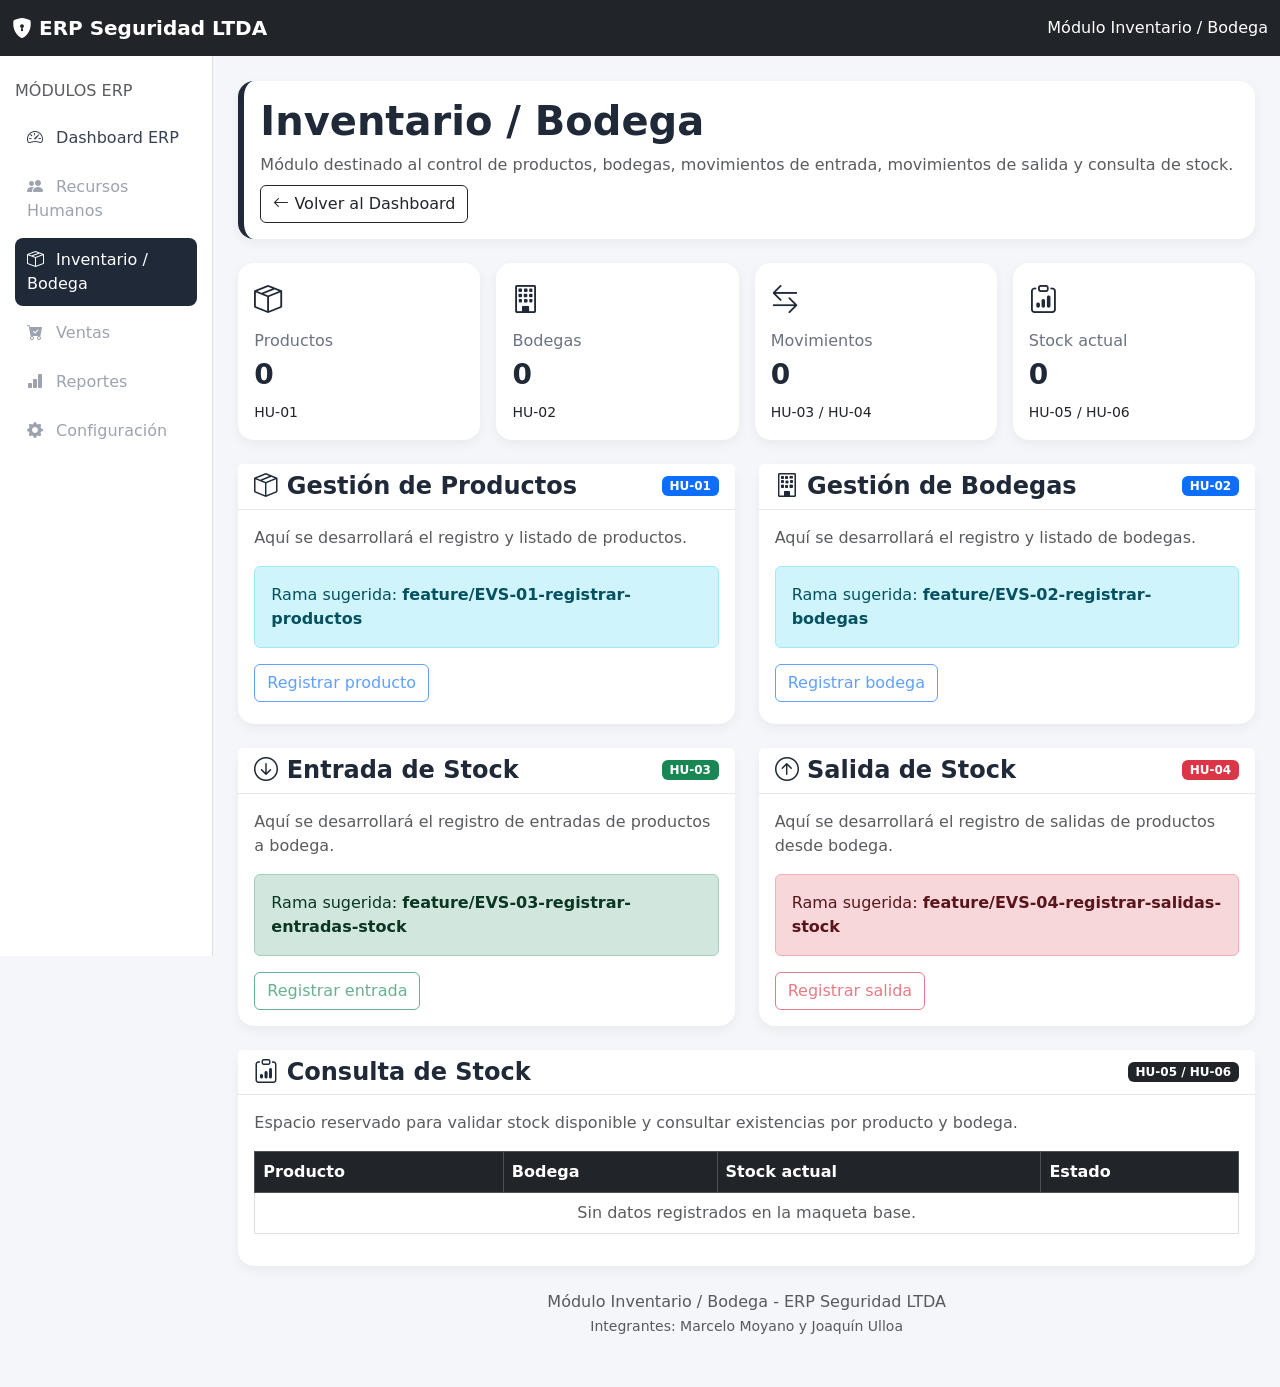
==== bodega.html @ 4a231061 "EVS-00: crear maqueta base del ERP con modulo bodega" ====
<!DOCTYPE html>
<html lang="es">
<head>
  <meta charset="UTF-8">
  <meta name="viewport" content="width=device-width, initial-scale=1.0">

  <title>ERP Seguridad LTDA - Inventario / Bodega</title>

  <!-- Bootstrap -->
  <link 
    href="https://cdn.jsdelivr.net/npm/bootstrap@5.3.3/dist/css/bootstrap.min.css" 
    rel="stylesheet"
  >

  <!-- Bootstrap Icons -->
  <link 
    href="https://cdn.jsdelivr.net/npm/bootstrap-icons@1.11.3/font/bootstrap-icons.css" 
    rel="stylesheet"
  >

  <!-- CSS propio -->
  <link rel="stylesheet" href="assets/css/estilos.css">
</head>

<body>

  <!-- NAVBAR SUPERIOR -->
  <nav class="navbar navbar-expand-lg navbar-dark bg-dark fixed-top">
    <div class="container-fluid">
      <a class="navbar-brand fw-bold" href="index.html">
        <i class="bi bi-shield-lock-fill"></i>
        ERP Seguridad LTDA
      </a>

      <span class="navbar-text text-white">
        Módulo Inventario / Bodega
      </span>
    </div>
  </nav>

  <div class="container-fluid">
    <div class="row">

      <!-- MENÚ LATERAL -->
      <aside class="col-md-3 col-lg-2 sidebar">
        <h6 class="text-uppercase text-muted mb-3">Módulos ERP</h6>

        <ul class="nav flex-column">

          <li class="nav-item">
            <a class="nav-link" href="index.html">
              <i class="bi bi-speedometer2"></i>
              Dashboard ERP
            </a>
          </li>

          <li class="nav-item">
            <a class="nav-link disabled" href="#">
              <i class="bi bi-people-fill"></i>
              Recursos Humanos
            </a>
          </li>

          <li class="nav-item">
            <a class="nav-link active" href="bodega.html">
              <i class="bi bi-box-seam"></i>
              Inventario / Bodega
            </a>
          </li>

          <li class="nav-item">
            <a class="nav-link disabled" href="#">
              <i class="bi bi-cart-check-fill"></i>
              Ventas
            </a>
          </li>

          <li class="nav-item">
            <a class="nav-link disabled" href="#">
              <i class="bi bi-bar-chart-fill"></i>
              Reportes
            </a>
          </li>

          <li class="nav-item">
            <a class="nav-link disabled" href="#">
              <i class="bi bi-gear-fill"></i>
              Configuración
            </a>
          </li>

        </ul>
      </aside>

      <!-- CONTENIDO PRINCIPAL -->
      <main class="col-md-9 col-lg-10 contenido-principal">

        <!-- ENCABEZADO -->
        <section class="mb-4">
          <div class="card tarjeta-principal">
            <div class="card-body">
              <div class="d-flex justify-content-between align-items-center flex-wrap gap-2">
                <div>
                  <h1 class="titulo-principal">Inventario / Bodega</h1>

                  <p class="text-muted mb-0">
                    Módulo destinado al control de productos, bodegas, movimientos de entrada, movimientos de salida y consulta de stock.
                  </p>
                </div>

                <a href="index.html" class="btn btn-outline-dark">
                  <i class="bi bi-arrow-left"></i>
                  Volver al Dashboard
                </a>
              </div>
            </div>
          </div>
        </section>

        <!-- TARJETAS RESUMEN DEL MÓDULO -->
        <section class="row g-3 mb-4">

          <div class="col-md-3">
            <div class="card tarjeta-resumen">
              <div class="card-body">
                <i class="bi bi-box-seam icono-resumen"></i>
                <h6>Productos</h6>
                <h3>0</h3>
                <small>HU-01</small>
              </div>
            </div>
          </div>

          <div class="col-md-3">
            <div class="card tarjeta-resumen">
              <div class="card-body">
                <i class="bi bi-building icono-resumen"></i>
                <h6>Bodegas</h6>
                <h3>0</h3>
                <small>HU-02</small>
              </div>
            </div>
          </div>

          <div class="col-md-3">
            <div class="card tarjeta-resumen">
              <div class="card-body">
                <i class="bi bi-arrow-left-right icono-resumen"></i>
                <h6>Movimientos</h6>
                <h3>0</h3>
                <small>HU-03 / HU-04</small>
              </div>
            </div>
          </div>

          <div class="col-md-3">
            <div class="card tarjeta-resumen">
              <div class="card-body">
                <i class="bi bi-clipboard-data icono-resumen"></i>
                <h6>Stock actual</h6>
                <h3>0</h3>
                <small>HU-05 / HU-06</small>
              </div>
            </div>
          </div>

        </section>

        <!-- SECCIONES DEL MÓDULO -->
        <section class="row g-4">

          <!-- Productos -->
          <div class="col-lg-6">
            <div class="card tarjeta-funcion">
              <div class="card-header encabezado-seccion">
                <h4>
                  <i class="bi bi-box-seam"></i>
                  Gestión de Productos
                </h4>
                <span class="badge bg-primary">HU-01</span>
              </div>

              <div class="card-body">
                <p class="text-muted">
                  Aquí se desarrollará el registro y listado de productos.
                </p>

                <div class="alert alert-info">
                  Rama sugerida:
                  <strong>feature/EVS-01-registrar-productos</strong>
                </div>

                <button class="btn btn-outline-primary" disabled>
                  Registrar producto
                </button>
              </div>
            </div>
          </div>

          <!-- Bodegas -->
          <div class="col-lg-6">
            <div class="card tarjeta-funcion">
              <div class="card-header encabezado-seccion">
                <h4>
                  <i class="bi bi-building"></i>
                  Gestión de Bodegas
                </h4>
                <span class="badge bg-primary">HU-02</span>
              </div>

              <div class="card-body">
                <p class="text-muted">
                  Aquí se desarrollará el registro y listado de bodegas.
                </p>

                <div class="alert alert-info">
                  Rama sugerida:
                  <strong>feature/EVS-02-registrar-bodegas</strong>
                </div>

                <button class="btn btn-outline-primary" disabled>
                  Registrar bodega
                </button>
              </div>
            </div>
          </div>

          <!-- Entradas -->
          <div class="col-lg-6">
            <div class="card tarjeta-funcion">
              <div class="card-header encabezado-seccion">
                <h4>
                  <i class="bi bi-arrow-down-circle"></i>
                  Entrada de Stock
                </h4>
                <span class="badge bg-success">HU-03</span>
              </div>

              <div class="card-body">
                <p class="text-muted">
                  Aquí se desarrollará el registro de entradas de productos a bodega.
                </p>

                <div class="alert alert-success">
                  Rama sugerida:
                  <strong>feature/EVS-03-registrar-entradas-stock</strong>
                </div>

                <button class="btn btn-outline-success" disabled>
                  Registrar entrada
                </button>
              </div>
            </div>
          </div>

          <!-- Salidas -->
          <div class="col-lg-6">
            <div class="card tarjeta-funcion">
              <div class="card-header encabezado-seccion">
                <h4>
                  <i class="bi bi-arrow-up-circle"></i>
                  Salida de Stock
                </h4>
                <span class="badge bg-danger">HU-04</span>
              </div>

              <div class="card-body">
                <p class="text-muted">
                  Aquí se desarrollará el registro de salidas de productos desde bodega.
                </p>

                <div class="alert alert-danger">
                  Rama sugerida:
                  <strong>feature/EVS-04-registrar-salidas-stock</strong>
                </div>

                <button class="btn btn-outline-danger" disabled>
                  Registrar salida
                </button>
              </div>
            </div>
          </div>

        </section>

        <!-- STOCK -->
        <section class="mt-4">
          <div class="card">
            <div class="card-header encabezado-seccion">
              <h4>
                <i class="bi bi-clipboard-data"></i>
                Consulta de Stock
              </h4>
              <span class="badge bg-dark">HU-05 / HU-06</span>
            </div>

            <div class="card-body">
              <p class="text-muted">
                Espacio reservado para validar stock disponible y consultar existencias por producto y bodega.
              </p>

              <div class="table-responsive">
                <table class="table table-bordered table-hover">
                  <thead class="table-dark">
                    <tr>
                      <th>Producto</th>
                      <th>Bodega</th>
                      <th>Stock actual</th>
                      <th>Estado</th>
                    </tr>
                  </thead>

                  <tbody>
                    <tr>
                      <td colspan="4" class="text-center text-muted">
                        Sin datos registrados en la maqueta base.
                      </td>
                    </tr>
                  </tbody>
                </table>
              </div>

            </div>
          </div>
        </section>

        <!-- PIE -->
        <footer class="text-center text-muted py-4">
          <p class="mb-0">
            Módulo Inventario / Bodega - ERP Seguridad LTDA
          </p>
          <small>
            Integrantes: Marcelo Moyano y Joaquín Ulloa
          </small>
        </footer>

      </main>
    </div>
  </div>

  <!-- Bootstrap JS -->
  <script 
    src="https://cdn.jsdelivr.net/npm/bootstrap@5.3.3/dist/js/bootstrap.bundle.min.js">
  </script>

  <!-- JS propio -->
  <script src="assets/js/app.js"></script>
</body>
</html>
---- assets/css/estilos.css ----
body {
  background-color: #f4f6f9;
  padding-top: 56px;
}

/* Menú lateral */
.sidebar {
  min-height: 100vh;
  background-color: #ffffff;
  border-right: 1px solid #dee2e6;
  padding: 25px 15px;
  position: fixed;
  top: 56px;
  left: 0;
}

.sidebar .nav-link {
  color: #374151;
  font-weight: 500;
  padding: 10px 12px;
  border-radius: 8px;
  margin-bottom: 5px;
}

.sidebar .nav-link:hover,
.sidebar .nav-link.active {
  background-color: #1f2937;
  color: #ffffff;
}

.sidebar .nav-link.disabled {
  color: #9ca3af;
  pointer-events: none;
}

.sidebar .nav-link i {
  margin-right: 8px;
}

/* Contenido */
.contenido-principal {
  margin-left: 16.666667%;
  padding: 25px;
}

.titulo-principal {
  font-weight: 700;
  color: #1f2937;
}

/* Tarjetas */
.card {
  border: none;
  border-radius: 16px;
  box-shadow: 0 4px 12px rgba(0, 0, 0, 0.05);
}

.tarjeta-principal {
  border-left: 6px solid #1f2937;
}

.tarjeta-modulo {
  min-height: 260px;
  transition: 0.2s ease-in-out;
}

.tarjeta-modulo:hover {
  transform: translateY(-4px);
}

.modulo-activo {
  border: 2px solid #1f2937;
}

.icono-modulo {
  font-size: 38px;
  color: #1f2937;
  margin-bottom: 12px;
}

.tarjeta-resumen {
  min-height: 150px;
}

.tarjeta-resumen h6 {
  color: #6b7280;
  margin-top: 10px;
}

.tarjeta-resumen h3 {
  font-weight: 700;
  color: #1f2937;
}

.icono-resumen {
  font-size: 28px;
  color: #1f2937;
}

.tarjeta-funcion {
  min-height: 260px;
}

.encabezado-seccion {
  background-color: #ffffff;
  border-bottom: 1px solid #e5e7eb;
  display: flex;
  justify-content: space-between;
  align-items: center;
}

.encabezado-seccion h4 {
  margin: 0;
  color: #1f2937;
  font-weight: 700;
}

/* Botones */
.btn-primary {
  background-color: #1f2937;
  border-color: #1f2937;
}

.btn-primary:hover {
  background-color: #111827;
  border-color: #111827;
}

/* Responsive */
@media (max-width: 767px) {
  .sidebar {
    position: static;
    min-height: auto;
    border-right: none;
    border-bottom: 1px solid #dee2e6;
  }

  .contenido-principal {
    margin-left: 0;
    padding: 15px;
  }

  .encabezado-seccion {
    flex-direction: column;
    align-items: flex-start;
    gap: 10px;
  }
}
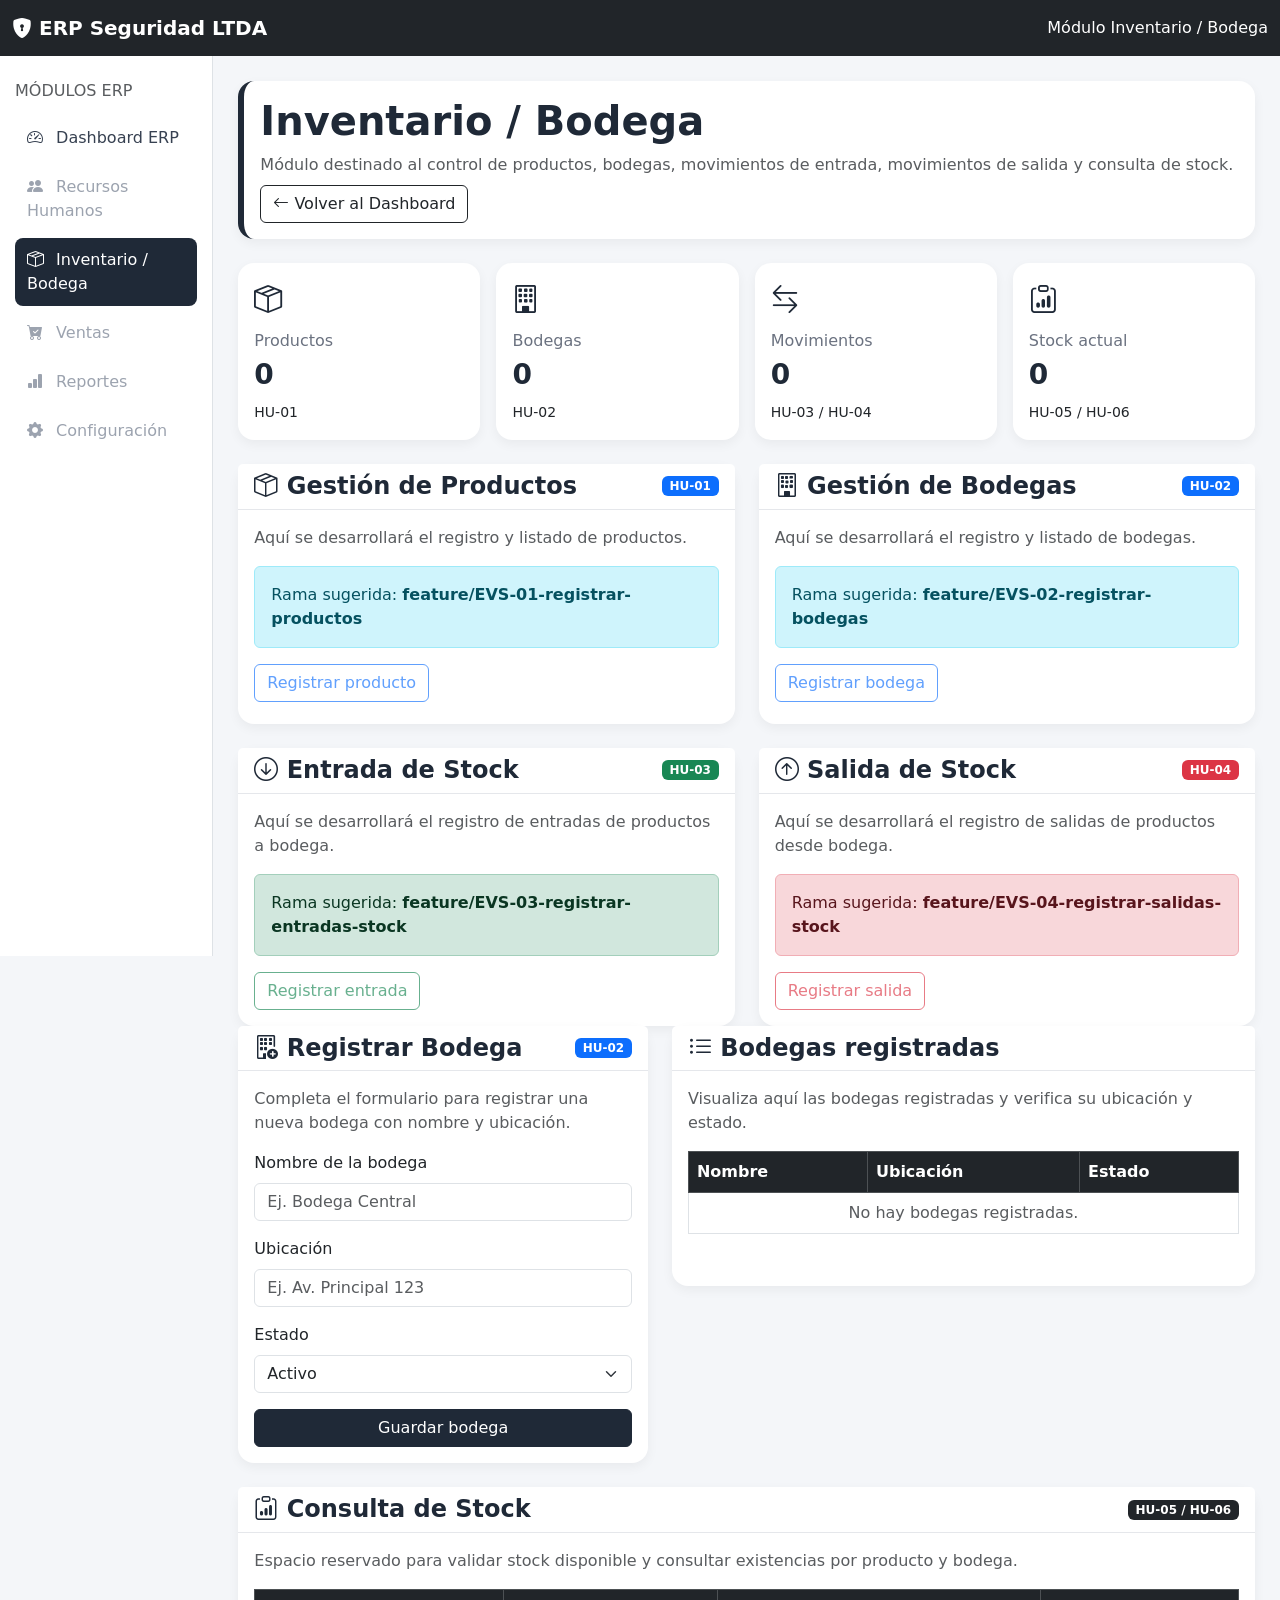
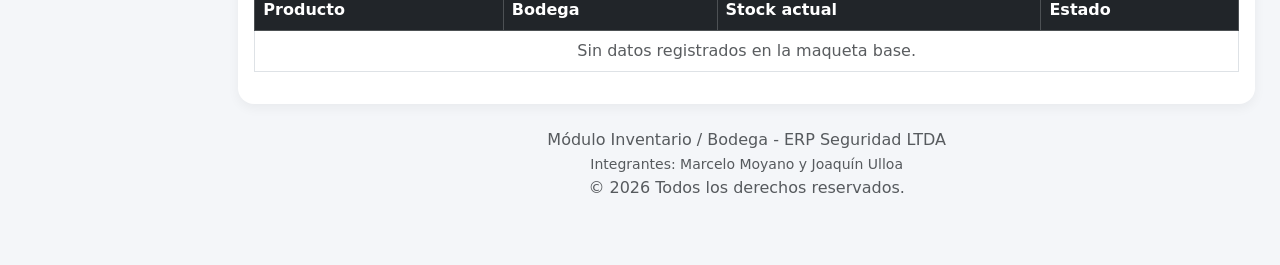
==== commit 2a85861b: "Se crea tabla para agregar bodega con ubicación y su estado Activo e Inactivo" ====
--- a/bodega.html
+++ b/bodega.html
@@ -136,7 +136,7 @@
               <div class="card-body">
                 <i class="bi bi-building icono-resumen"></i>
                 <h6>Bodegas</h6>
-                <h3>0</h3>
+                <h3 id="bodegaCount">0</h3>
                 <small>HU-02</small>
               </div>
             </div>
@@ -277,6 +277,95 @@
                 <button class="btn btn-outline-danger" disabled>
                   Registrar salida
                 </button>
+              </div>
+            </div>
+          </div>
+
+        </section>
+
+        <!-- REGISTRO DE BODEGAS -->
+        <section class="row g-4 mb-4">
+
+          <div class="col-lg-5">
+            <div class="card tarjeta-funcion">
+              <div class="card-header encabezado-seccion">
+                <h4>
+                  <i class="bi bi-building-add"></i>
+                  Registrar Bodega
+                </h4>
+                <span class="badge bg-primary">HU-02</span>
+              </div>
+
+              <div class="card-body">
+                <p class="text-muted">
+                  Completa el formulario para registrar una nueva bodega con nombre y ubicación.
+                </p>
+
+                <form id="bodegaForm" class="needs-validation" novalidate>
+                  <div class="mb-3">
+                    <label for="bodegaNombre" class="form-label">Nombre de la bodega</label>
+                    <input type="text" class="form-control" id="bodegaNombre" placeholder="Ej. Bodega Central" required>
+                    <div class="invalid-feedback">
+                      El nombre de la bodega es obligatorio.
+                    </div>
+                  </div>
+
+                  <div class="mb-3">
+                    <label for="bodegaUbicacion" class="form-label">Ubicación</label>
+                    <input type="text" class="form-control" id="bodegaUbicacion" placeholder="Ej. Av. Principal 123" required>
+                    <div class="invalid-feedback">
+                      La ubicación es obligatoria.
+                    </div>
+                  </div>
+
+                  <div class="mb-3">
+                    <label for="bodegaEstado" class="form-label">Estado</label>
+                    <select id="bodegaEstado" class="form-select">
+                      <option value="Activo">Activo</option>
+                      <option value="Inactivo">Inactivo</option>
+                    </select>
+                  </div>
+
+                  <button class="btn btn-primary w-100" type="submit">
+                    Guardar bodega
+                  </button>
+                </form>
+              </div>
+            </div>
+          </div>
+
+          <div class="col-lg-7">
+            <div class="card tarjeta-funcion">
+              <div class="card-header encabezado-seccion">
+                <h4>
+                  <i class="bi bi-list-ul"></i>
+                  Bodegas registradas
+                </h4>
+              </div>
+
+              <div class="card-body">
+                <p class="text-muted">
+                  Visualiza aquí las bodegas registradas y verifica su ubicación y estado.
+                </p>
+
+                <div class="table-responsive">
+                  <table class="table table-bordered table-hover align-middle">
+                    <thead class="table-dark">
+                      <tr>
+                        <th>Nombre</th>
+                        <th>Ubicación</th>
+                        <th>Estado</th>
+                      </tr>
+                    </thead>
+                    <tbody id="bodegaTableBody">
+                      <tr>
+                        <td colspan="3" class="text-center text-muted">
+                          No hay bodegas registradas.
+                        </td>
+                      </tr>
+                    </tbody>
+                  </table>
+                </div>
               </div>
             </div>
           </div>
@@ -332,6 +421,7 @@
           <small>
             Integrantes: Marcelo Moyano y Joaquín Ulloa
           </small>
+          <p>&copy; 2026 Todos los derechos reservados.</p>
         </footer>
 
       </main>
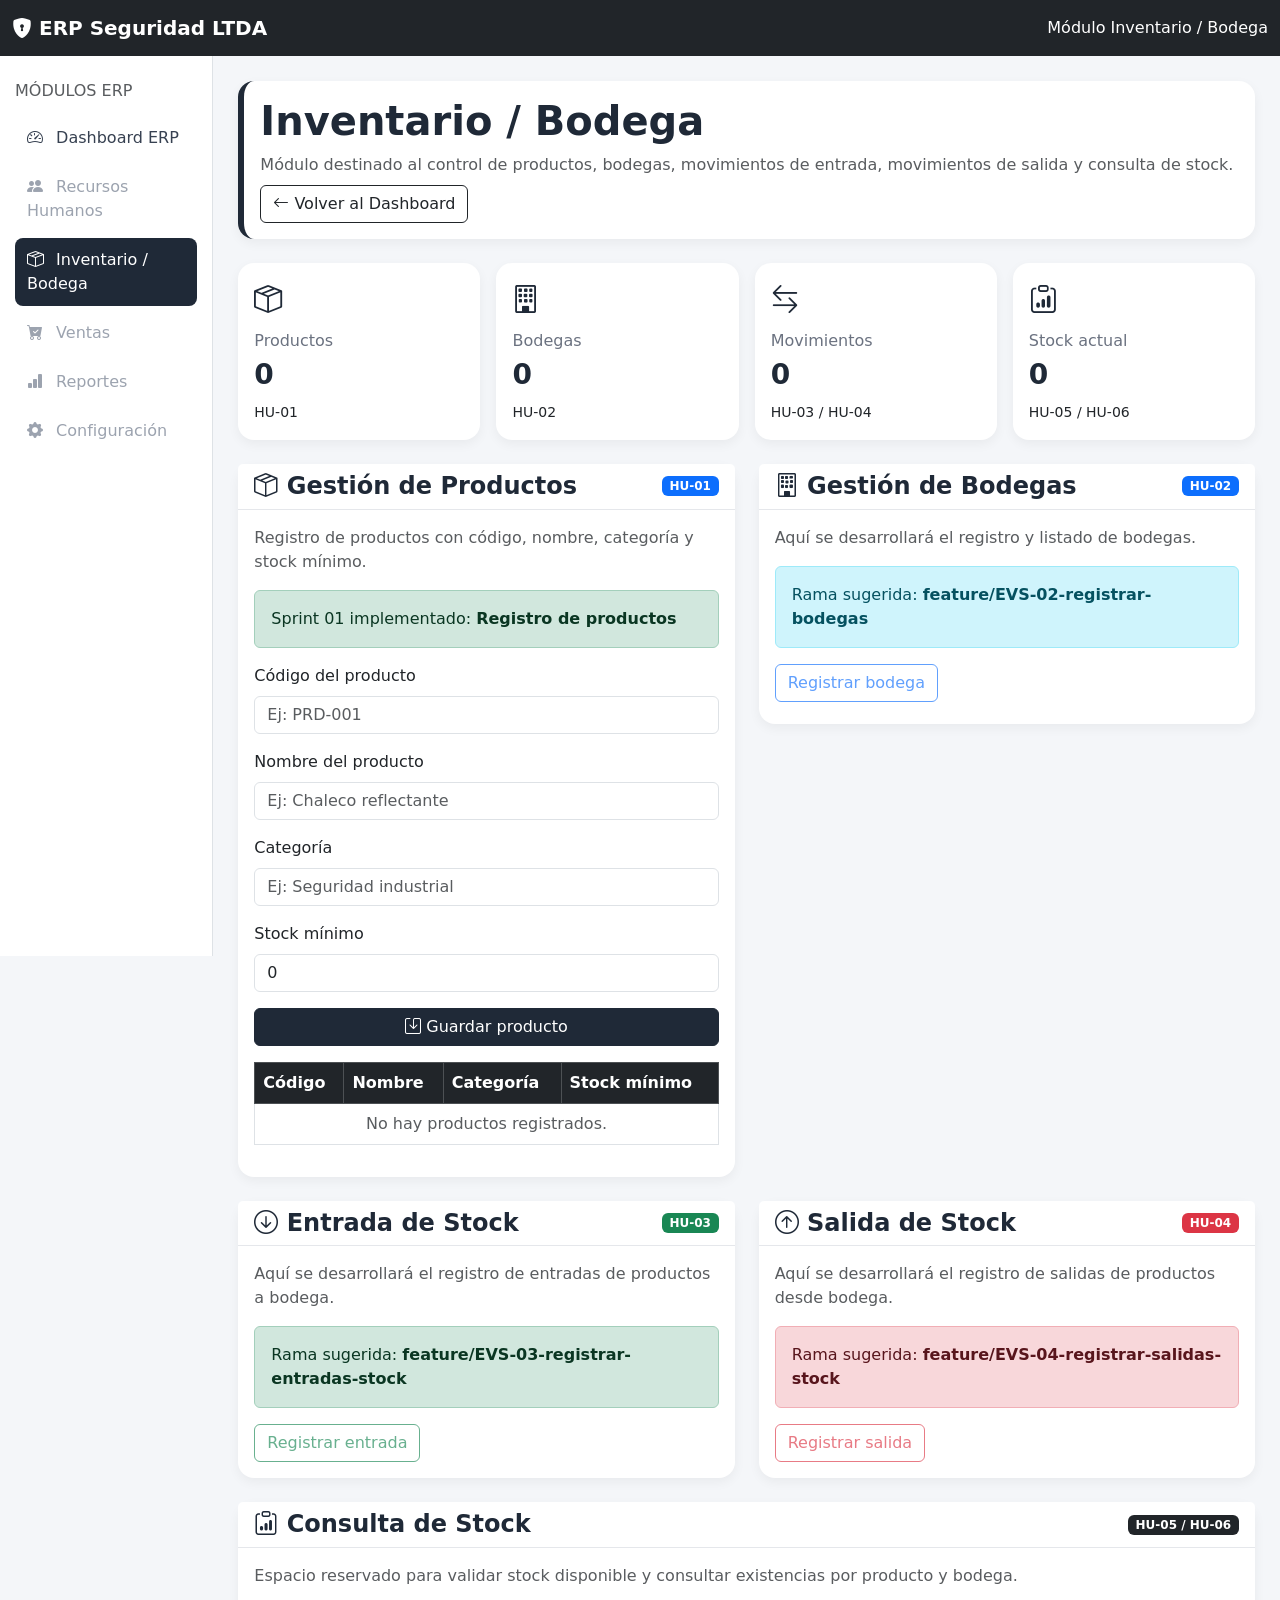
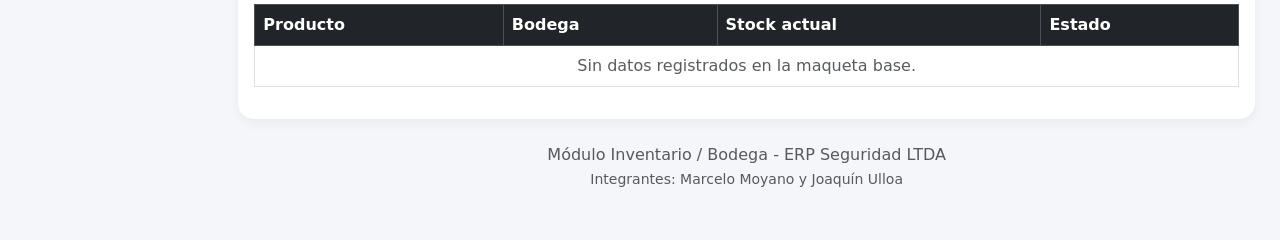
==== commit b2624454: "EVS-01: implementar registro de productos" ====
--- a/bodega.html
+++ b/bodega.html
@@ -125,7 +125,7 @@
               <div class="card-body">
                 <i class="bi bi-box-seam icono-resumen"></i>
                 <h6>Productos</h6>
-                <h3>0</h3>
+                <h3 id="contadorProductos">0</h3>
                 <small>HU-01</small>
               </div>
             </div>
@@ -136,7 +136,7 @@
               <div class="card-body">
                 <i class="bi bi-building icono-resumen"></i>
                 <h6>Bodegas</h6>
-                <h3 id="bodegaCount">0</h3>
+                <h3>0</h3>
                 <small>HU-02</small>
               </div>
             </div>
@@ -169,7 +169,7 @@
         <!-- SECCIONES DEL MÓDULO -->
         <section class="row g-4">
 
-          <!-- Productos -->
+          <!-- PRODUCTOS - SPRINT 01 -->
           <div class="col-lg-6">
             <div class="card tarjeta-funcion">
               <div class="card-header encabezado-seccion">
@@ -182,22 +182,95 @@
 
               <div class="card-body">
                 <p class="text-muted">
-                  Aquí se desarrollará el registro y listado de productos.
+                  Registro de productos con código, nombre, categoría y stock mínimo.
                 </p>
 
-                <div class="alert alert-info">
-                  Rama sugerida:
-                  <strong>feature/EVS-01-registrar-productos</strong>
+                <div class="alert alert-success">
+                  Sprint 01 implementado:
+                  <strong>Registro de productos</strong>
                 </div>
 
-                <button class="btn btn-outline-primary" disabled>
-                  Registrar producto
-                </button>
-              </div>
-            </div>
-          </div>
-
-          <!-- Bodegas -->
+                <form id="formProducto" class="mb-3">
+
+                  <div class="mb-3">
+                    <label for="codigoProducto" class="form-label">Código del producto</label>
+                    <input 
+                      type="text" 
+                      class="form-control" 
+                      id="codigoProducto" 
+                      placeholder="Ej: PRD-001"
+                      required
+                    >
+                  </div>
+
+                  <div class="mb-3">
+                    <label for="nombreProducto" class="form-label">Nombre del producto</label>
+                    <input 
+                      type="text" 
+                      class="form-control" 
+                      id="nombreProducto" 
+                      placeholder="Ej: Chaleco reflectante"
+                      required
+                    >
+                  </div>
+
+                  <div class="mb-3">
+                    <label for="categoriaProducto" class="form-label">Categoría</label>
+                    <input 
+                      type="text" 
+                      class="form-control" 
+                      id="categoriaProducto" 
+                      placeholder="Ej: Seguridad industrial"
+                      required
+                    >
+                  </div>
+
+                  <div class="mb-3">
+                    <label for="stockMinimoProducto" class="form-label">Stock mínimo</label>
+                    <input 
+                      type="number" 
+                      class="form-control" 
+                      id="stockMinimoProducto" 
+                      min="0"
+                      value="0"
+                      required
+                    >
+                  </div>
+
+                  <button type="submit" class="btn btn-primary w-100">
+                    <i class="bi bi-save"></i>
+                    Guardar producto
+                  </button>
+                </form>
+
+                <div id="mensajeProducto" class="alert d-none" role="alert"></div>
+
+                <div class="table-responsive">
+                  <table class="table table-bordered table-hover align-middle">
+                    <thead class="table-dark">
+                      <tr>
+                        <th>Código</th>
+                        <th>Nombre</th>
+                        <th>Categoría</th>
+                        <th>Stock mínimo</th>
+                      </tr>
+                    </thead>
+
+                    <tbody id="tablaProductos">
+                      <tr>
+                        <td colspan="4" class="text-center text-muted">
+                          No hay productos registrados.
+                        </td>
+                      </tr>
+                    </tbody>
+                  </table>
+                </div>
+
+              </div>
+            </div>
+          </div>
+
+          <!-- BODEGAS -->
           <div class="col-lg-6">
             <div class="card tarjeta-funcion">
               <div class="card-header encabezado-seccion">
@@ -225,7 +298,7 @@
             </div>
           </div>
 
-          <!-- Entradas -->
+          <!-- ENTRADAS -->
           <div class="col-lg-6">
             <div class="card tarjeta-funcion">
               <div class="card-header encabezado-seccion">
@@ -253,7 +326,7 @@
             </div>
           </div>
 
-          <!-- Salidas -->
+          <!-- SALIDAS -->
           <div class="col-lg-6">
             <div class="card tarjeta-funcion">
               <div class="card-header encabezado-seccion">
@@ -277,95 +350,6 @@
                 <button class="btn btn-outline-danger" disabled>
                   Registrar salida
                 </button>
-              </div>
-            </div>
-          </div>
-
-        </section>
-
-        <!-- REGISTRO DE BODEGAS -->
-        <section class="row g-4 mb-4">
-
-          <div class="col-lg-5">
-            <div class="card tarjeta-funcion">
-              <div class="card-header encabezado-seccion">
-                <h4>
-                  <i class="bi bi-building-add"></i>
-                  Registrar Bodega
-                </h4>
-                <span class="badge bg-primary">HU-02</span>
-              </div>
-
-              <div class="card-body">
-                <p class="text-muted">
-                  Completa el formulario para registrar una nueva bodega con nombre y ubicación.
-                </p>
-
-                <form id="bodegaForm" class="needs-validation" novalidate>
-                  <div class="mb-3">
-                    <label for="bodegaNombre" class="form-label">Nombre de la bodega</label>
-                    <input type="text" class="form-control" id="bodegaNombre" placeholder="Ej. Bodega Central" required>
-                    <div class="invalid-feedback">
-                      El nombre de la bodega es obligatorio.
-                    </div>
-                  </div>
-
-                  <div class="mb-3">
-                    <label for="bodegaUbicacion" class="form-label">Ubicación</label>
-                    <input type="text" class="form-control" id="bodegaUbicacion" placeholder="Ej. Av. Principal 123" required>
-                    <div class="invalid-feedback">
-                      La ubicación es obligatoria.
-                    </div>
-                  </div>
-
-                  <div class="mb-3">
-                    <label for="bodegaEstado" class="form-label">Estado</label>
-                    <select id="bodegaEstado" class="form-select">
-                      <option value="Activo">Activo</option>
-                      <option value="Inactivo">Inactivo</option>
-                    </select>
-                  </div>
-
-                  <button class="btn btn-primary w-100" type="submit">
-                    Guardar bodega
-                  </button>
-                </form>
-              </div>
-            </div>
-          </div>
-
-          <div class="col-lg-7">
-            <div class="card tarjeta-funcion">
-              <div class="card-header encabezado-seccion">
-                <h4>
-                  <i class="bi bi-list-ul"></i>
-                  Bodegas registradas
-                </h4>
-              </div>
-
-              <div class="card-body">
-                <p class="text-muted">
-                  Visualiza aquí las bodegas registradas y verifica su ubicación y estado.
-                </p>
-
-                <div class="table-responsive">
-                  <table class="table table-bordered table-hover align-middle">
-                    <thead class="table-dark">
-                      <tr>
-                        <th>Nombre</th>
-                        <th>Ubicación</th>
-                        <th>Estado</th>
-                      </tr>
-                    </thead>
-                    <tbody id="bodegaTableBody">
-                      <tr>
-                        <td colspan="3" class="text-center text-muted">
-                          No hay bodegas registradas.
-                        </td>
-                      </tr>
-                    </tbody>
-                  </table>
-                </div>
               </div>
             </div>
           </div>
@@ -421,7 +405,6 @@
           <small>
             Integrantes: Marcelo Moyano y Joaquín Ulloa
           </small>
-          <p>&copy; 2026 Todos los derechos reservados.</p>
         </footer>
 
       </main>
@@ -433,7 +416,117 @@
     src="https://cdn.jsdelivr.net/npm/bootstrap@5.3.3/dist/js/bootstrap.bundle.min.js">
   </script>
 
-  <!-- JS propio -->
-  <script src="assets/js/app.js"></script>
+  <!-- LÓGICA SPRINT 01: REGISTRO DE PRODUCTOS -->
+  <script>
+    /*
+      HU-01: Registrar productos
+
+      Como encargado de bodega, quiero registrar productos con código,
+      nombre, categoría y stock mínimo, para mantener un control ordenado
+      de los artículos disponibles en la empresa.
+    */
+
+    let productos = JSON.parse(localStorage.getItem("productosERP")) || [];
+
+    const formProducto = document.getElementById("formProducto");
+    const codigoProducto = document.getElementById("codigoProducto");
+    const nombreProducto = document.getElementById("nombreProducto");
+    const categoriaProducto = document.getElementById("categoriaProducto");
+    const stockMinimoProducto = document.getElementById("stockMinimoProducto");
+
+    const tablaProductos = document.getElementById("tablaProductos");
+    const contadorProductos = document.getElementById("contadorProductos");
+    const mensajeProducto = document.getElementById("mensajeProducto");
+
+    function guardarProductos() {
+      localStorage.setItem("productosERP", JSON.stringify(productos));
+    }
+
+    function mostrarMensajeProducto(texto, tipo) {
+      mensajeProducto.className = `alert alert-${tipo}`;
+      mensajeProducto.textContent = texto;
+
+      setTimeout(() => {
+        mensajeProducto.className = "alert d-none";
+        mensajeProducto.textContent = "";
+      }, 3000);
+    }
+
+    function existeCodigoProducto(codigo) {
+      return productos.some((producto) => {
+        return producto.codigo.toLowerCase() === codigo.toLowerCase();
+      });
+    }
+
+    function actualizarTablaProductos() {
+      tablaProductos.innerHTML = "";
+
+      if (productos.length === 0) {
+        tablaProductos.innerHTML = `
+          <tr>
+            <td colspan="4" class="text-center text-muted">
+              No hay productos registrados.
+            </td>
+          </tr>
+        `;
+      } else {
+        productos.forEach((producto) => {
+          tablaProductos.innerHTML += `
+            <tr>
+              <td>${producto.codigo}</td>
+              <td>${producto.nombre}</td>
+              <td>${producto.categoria}</td>
+              <td>${producto.stockMinimo}</td>
+            </tr>
+          `;
+        });
+      }
+
+      contadorProductos.textContent = productos.length;
+    }
+
+    formProducto.addEventListener("submit", function(evento) {
+      evento.preventDefault();
+
+      const codigo = codigoProducto.value.trim();
+      const nombre = nombreProducto.value.trim();
+      const categoria = categoriaProducto.value.trim();
+      const stockMinimo = parseInt(stockMinimoProducto.value);
+
+      if (codigo === "" || nombre === "" || categoria === "") {
+        mostrarMensajeProducto("Debe completar todos los campos obligatorios.", "danger");
+        return;
+      }
+
+      if (isNaN(stockMinimo) || stockMinimo < 0) {
+        mostrarMensajeProducto("El stock mínimo debe ser un número igual o mayor a 0.", "danger");
+        return;
+      }
+
+      if (existeCodigoProducto(codigo)) {
+        mostrarMensajeProducto("Ya existe un producto registrado con ese código.", "warning");
+        return;
+      }
+
+      const nuevoProducto = {
+        codigo: codigo,
+        nombre: nombre,
+        categoria: categoria,
+        stockMinimo: stockMinimo
+      };
+
+      productos.push(nuevoProducto);
+      guardarProductos();
+      actualizarTablaProductos();
+
+      formProducto.reset();
+      stockMinimoProducto.value = 0;
+
+      mostrarMensajeProducto("Producto registrado correctamente.", "success");
+    });
+
+    actualizarTablaProductos();
+  </script>
+
 </body>
 </html>
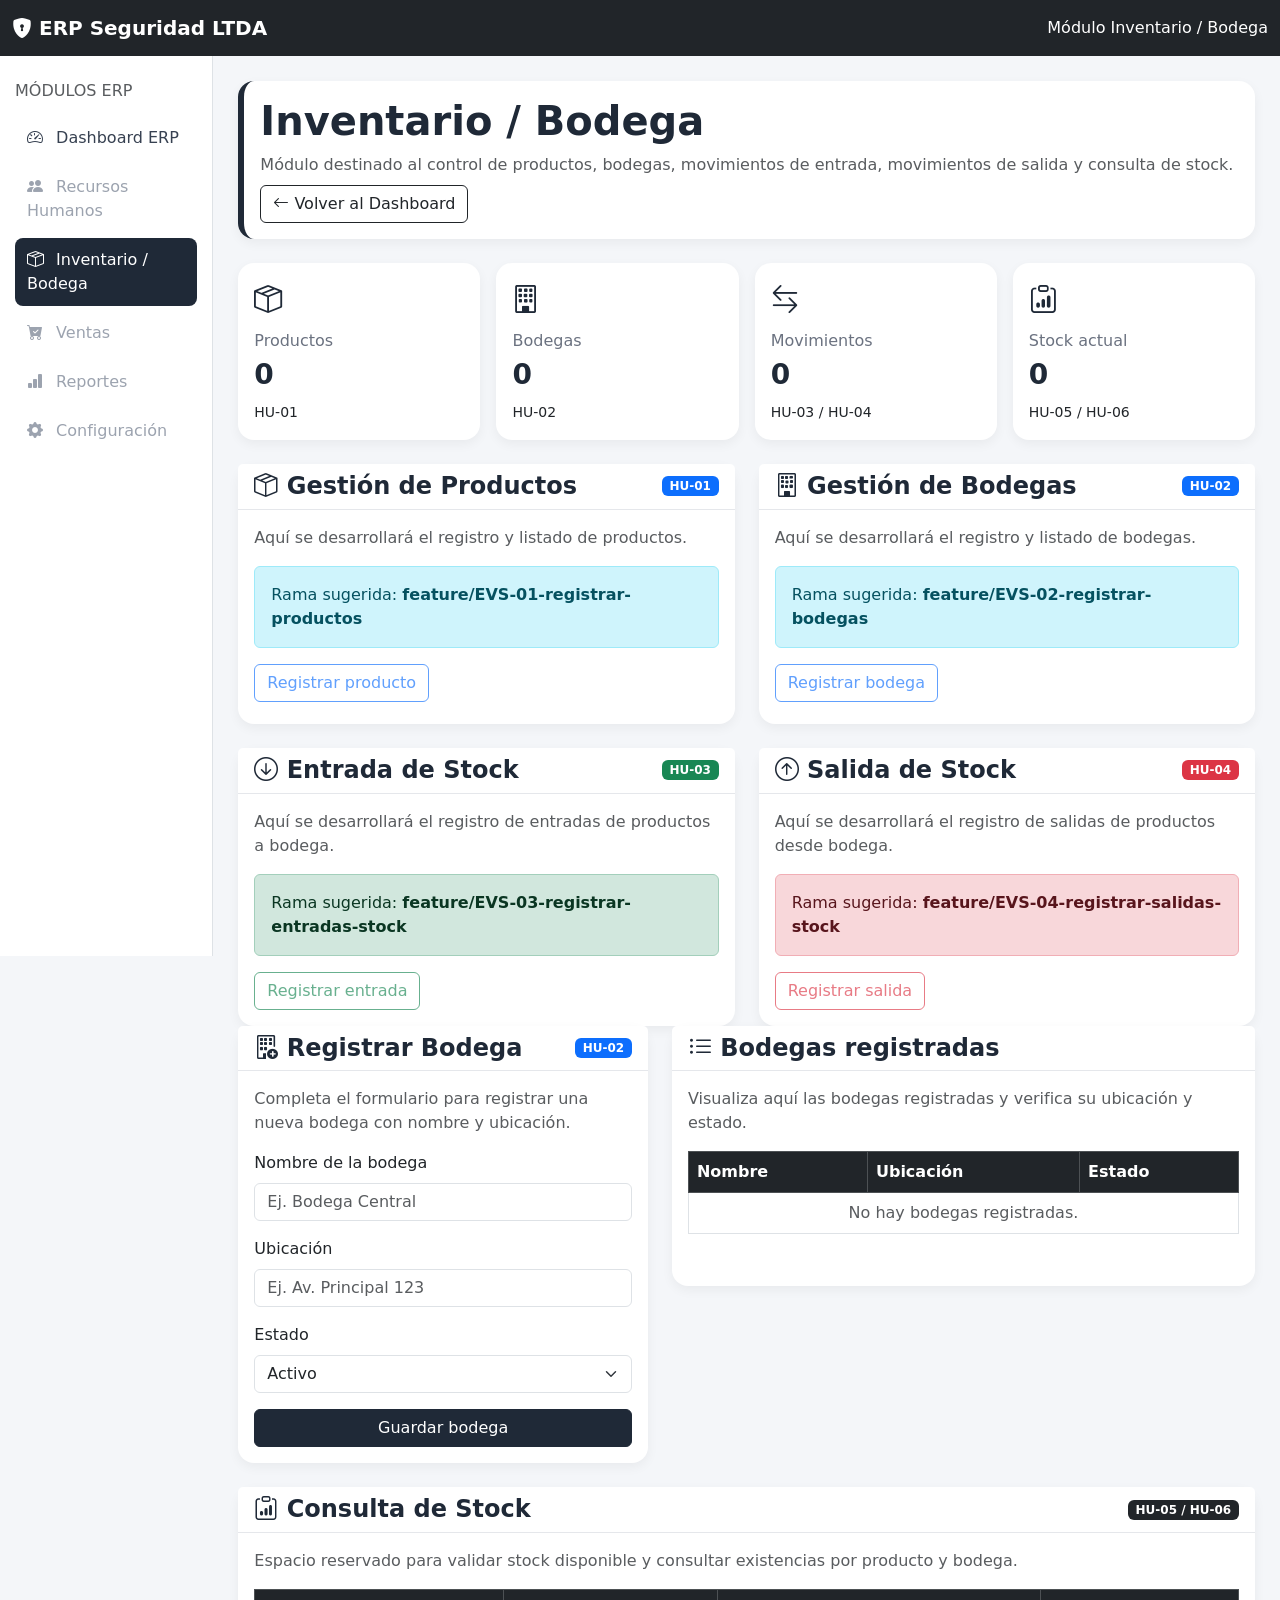
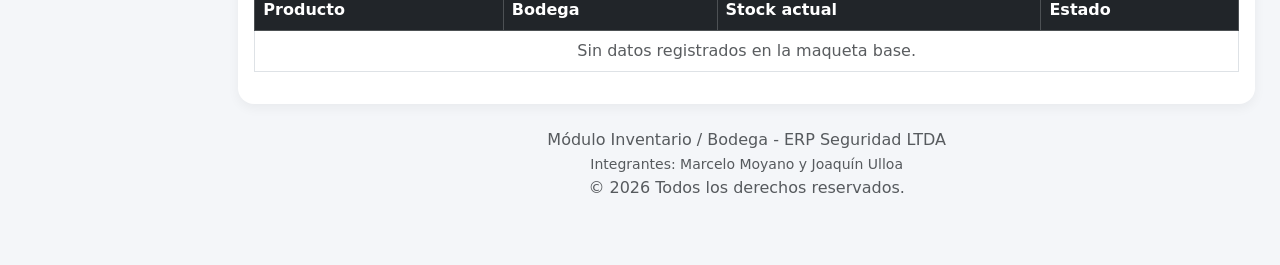
==== commit 0d20a540: "Merge branch 'EVS-01-Se-crea-módulo-para-agregar-bodegas' into main" ====
--- a/bodega.html
+++ b/bodega.html
@@ -125,7 +125,7 @@
               <div class="card-body">
                 <i class="bi bi-box-seam icono-resumen"></i>
                 <h6>Productos</h6>
-                <h3 id="contadorProductos">0</h3>
+                <h3>0</h3>
                 <small>HU-01</small>
               </div>
             </div>
@@ -136,7 +136,7 @@
               <div class="card-body">
                 <i class="bi bi-building icono-resumen"></i>
                 <h6>Bodegas</h6>
-                <h3>0</h3>
+                <h3 id="bodegaCount">0</h3>
                 <small>HU-02</small>
               </div>
             </div>
@@ -169,7 +169,7 @@
         <!-- SECCIONES DEL MÓDULO -->
         <section class="row g-4">
 
-          <!-- PRODUCTOS - SPRINT 01 -->
+          <!-- Productos -->
           <div class="col-lg-6">
             <div class="card tarjeta-funcion">
               <div class="card-header encabezado-seccion">
@@ -182,174 +182,190 @@
 
               <div class="card-body">
                 <p class="text-muted">
-                  Registro de productos con código, nombre, categoría y stock mínimo.
+                  Aquí se desarrollará el registro y listado de productos.
+                </p>
+
+                <div class="alert alert-info">
+                  Rama sugerida:
+                  <strong>feature/EVS-01-registrar-productos</strong>
+                </div>
+
+                <button class="btn btn-outline-primary" disabled>
+                  Registrar producto
+                </button>
+              </div>
+            </div>
+          </div>
+
+          <!-- Bodegas -->
+          <div class="col-lg-6">
+            <div class="card tarjeta-funcion">
+              <div class="card-header encabezado-seccion">
+                <h4>
+                  <i class="bi bi-building"></i>
+                  Gestión de Bodegas
+                </h4>
+                <span class="badge bg-primary">HU-02</span>
+              </div>
+
+              <div class="card-body">
+                <p class="text-muted">
+                  Aquí se desarrollará el registro y listado de bodegas.
+                </p>
+
+                <div class="alert alert-info">
+                  Rama sugerida:
+                  <strong>feature/EVS-02-registrar-bodegas</strong>
+                </div>
+
+                <button class="btn btn-outline-primary" disabled>
+                  Registrar bodega
+                </button>
+              </div>
+            </div>
+          </div>
+
+          <!-- Entradas -->
+          <div class="col-lg-6">
+            <div class="card tarjeta-funcion">
+              <div class="card-header encabezado-seccion">
+                <h4>
+                  <i class="bi bi-arrow-down-circle"></i>
+                  Entrada de Stock
+                </h4>
+                <span class="badge bg-success">HU-03</span>
+              </div>
+
+              <div class="card-body">
+                <p class="text-muted">
+                  Aquí se desarrollará el registro de entradas de productos a bodega.
                 </p>
 
                 <div class="alert alert-success">
-                  Sprint 01 implementado:
-                  <strong>Registro de productos</strong>
-                </div>
-
-                <form id="formProducto" class="mb-3">
-
+                  Rama sugerida:
+                  <strong>feature/EVS-03-registrar-entradas-stock</strong>
+                </div>
+
+                <button class="btn btn-outline-success" disabled>
+                  Registrar entrada
+                </button>
+              </div>
+            </div>
+          </div>
+
+          <!-- Salidas -->
+          <div class="col-lg-6">
+            <div class="card tarjeta-funcion">
+              <div class="card-header encabezado-seccion">
+                <h4>
+                  <i class="bi bi-arrow-up-circle"></i>
+                  Salida de Stock
+                </h4>
+                <span class="badge bg-danger">HU-04</span>
+              </div>
+
+              <div class="card-body">
+                <p class="text-muted">
+                  Aquí se desarrollará el registro de salidas de productos desde bodega.
+                </p>
+
+                <div class="alert alert-danger">
+                  Rama sugerida:
+                  <strong>feature/EVS-04-registrar-salidas-stock</strong>
+                </div>
+
+                <button class="btn btn-outline-danger" disabled>
+                  Registrar salida
+                </button>
+              </div>
+            </div>
+          </div>
+
+        </section>
+
+        <!-- REGISTRO DE BODEGAS -->
+        <section class="row g-4 mb-4">
+
+          <div class="col-lg-5">
+            <div class="card tarjeta-funcion">
+              <div class="card-header encabezado-seccion">
+                <h4>
+                  <i class="bi bi-building-add"></i>
+                  Registrar Bodega
+                </h4>
+                <span class="badge bg-primary">HU-02</span>
+              </div>
+
+              <div class="card-body">
+                <p class="text-muted">
+                  Completa el formulario para registrar una nueva bodega con nombre y ubicación.
+                </p>
+
+                <form id="bodegaForm" class="needs-validation" novalidate>
                   <div class="mb-3">
-                    <label for="codigoProducto" class="form-label">Código del producto</label>
-                    <input 
-                      type="text" 
-                      class="form-control" 
-                      id="codigoProducto" 
-                      placeholder="Ej: PRD-001"
-                      required
-                    >
+                    <label for="bodegaNombre" class="form-label">Nombre de la bodega</label>
+                    <input type="text" class="form-control" id="bodegaNombre" placeholder="Ej. Bodega Central" required>
+                    <div class="invalid-feedback">
+                      El nombre de la bodega es obligatorio.
+                    </div>
                   </div>
 
                   <div class="mb-3">
-                    <label for="nombreProducto" class="form-label">Nombre del producto</label>
-                    <input 
-                      type="text" 
-                      class="form-control" 
-                      id="nombreProducto" 
-                      placeholder="Ej: Chaleco reflectante"
-                      required
-                    >
+                    <label for="bodegaUbicacion" class="form-label">Ubicación</label>
+                    <input type="text" class="form-control" id="bodegaUbicacion" placeholder="Ej. Av. Principal 123" required>
+                    <div class="invalid-feedback">
+                      La ubicación es obligatoria.
+                    </div>
                   </div>
 
                   <div class="mb-3">
-                    <label for="categoriaProducto" class="form-label">Categoría</label>
-                    <input 
-                      type="text" 
-                      class="form-control" 
-                      id="categoriaProducto" 
-                      placeholder="Ej: Seguridad industrial"
-                      required
-                    >
+                    <label for="bodegaEstado" class="form-label">Estado</label>
+                    <select id="bodegaEstado" class="form-select">
+                      <option value="Activo">Activo</option>
+                      <option value="Inactivo">Inactivo</option>
+                    </select>
                   </div>
 
-                  <div class="mb-3">
-                    <label for="stockMinimoProducto" class="form-label">Stock mínimo</label>
-                    <input 
-                      type="number" 
-                      class="form-control" 
-                      id="stockMinimoProducto" 
-                      min="0"
-                      value="0"
-                      required
-                    >
-                  </div>
-
-                  <button type="submit" class="btn btn-primary w-100">
-                    <i class="bi bi-save"></i>
-                    Guardar producto
+                  <button class="btn btn-primary w-100" type="submit">
+                    Guardar bodega
                   </button>
                 </form>
-
-                <div id="mensajeProducto" class="alert d-none" role="alert"></div>
+              </div>
+            </div>
+          </div>
+
+          <div class="col-lg-7">
+            <div class="card tarjeta-funcion">
+              <div class="card-header encabezado-seccion">
+                <h4>
+                  <i class="bi bi-list-ul"></i>
+                  Bodegas registradas
+                </h4>
+              </div>
+
+              <div class="card-body">
+                <p class="text-muted">
+                  Visualiza aquí las bodegas registradas y verifica su ubicación y estado.
+                </p>
 
                 <div class="table-responsive">
                   <table class="table table-bordered table-hover align-middle">
                     <thead class="table-dark">
                       <tr>
-                        <th>Código</th>
                         <th>Nombre</th>
-                        <th>Categoría</th>
-                        <th>Stock mínimo</th>
+                        <th>Ubicación</th>
+                        <th>Estado</th>
                       </tr>
                     </thead>
-
-                    <tbody id="tablaProductos">
+                    <tbody id="bodegaTableBody">
                       <tr>
-                        <td colspan="4" class="text-center text-muted">
-                          No hay productos registrados.
+                        <td colspan="3" class="text-center text-muted">
+                          No hay bodegas registradas.
                         </td>
                       </tr>
                     </tbody>
                   </table>
                 </div>
-
-              </div>
-            </div>
-          </div>
-
-          <!-- BODEGAS -->
-          <div class="col-lg-6">
-            <div class="card tarjeta-funcion">
-              <div class="card-header encabezado-seccion">
-                <h4>
-                  <i class="bi bi-building"></i>
-                  Gestión de Bodegas
-                </h4>
-                <span class="badge bg-primary">HU-02</span>
-              </div>
-
-              <div class="card-body">
-                <p class="text-muted">
-                  Aquí se desarrollará el registro y listado de bodegas.
-                </p>
-
-                <div class="alert alert-info">
-                  Rama sugerida:
-                  <strong>feature/EVS-02-registrar-bodegas</strong>
-                </div>
-
-                <button class="btn btn-outline-primary" disabled>
-                  Registrar bodega
-                </button>
-              </div>
-            </div>
-          </div>
-
-          <!-- ENTRADAS -->
-          <div class="col-lg-6">
-            <div class="card tarjeta-funcion">
-              <div class="card-header encabezado-seccion">
-                <h4>
-                  <i class="bi bi-arrow-down-circle"></i>
-                  Entrada de Stock
-                </h4>
-                <span class="badge bg-success">HU-03</span>
-              </div>
-
-              <div class="card-body">
-                <p class="text-muted">
-                  Aquí se desarrollará el registro de entradas de productos a bodega.
-                </p>
-
-                <div class="alert alert-success">
-                  Rama sugerida:
-                  <strong>feature/EVS-03-registrar-entradas-stock</strong>
-                </div>
-
-                <button class="btn btn-outline-success" disabled>
-                  Registrar entrada
-                </button>
-              </div>
-            </div>
-          </div>
-
-          <!-- SALIDAS -->
-          <div class="col-lg-6">
-            <div class="card tarjeta-funcion">
-              <div class="card-header encabezado-seccion">
-                <h4>
-                  <i class="bi bi-arrow-up-circle"></i>
-                  Salida de Stock
-                </h4>
-                <span class="badge bg-danger">HU-04</span>
-              </div>
-
-              <div class="card-body">
-                <p class="text-muted">
-                  Aquí se desarrollará el registro de salidas de productos desde bodega.
-                </p>
-
-                <div class="alert alert-danger">
-                  Rama sugerida:
-                  <strong>feature/EVS-04-registrar-salidas-stock</strong>
-                </div>
-
-                <button class="btn btn-outline-danger" disabled>
-                  Registrar salida
-                </button>
               </div>
             </div>
           </div>
@@ -405,6 +421,7 @@
           <small>
             Integrantes: Marcelo Moyano y Joaquín Ulloa
           </small>
+          <p>&copy; 2026 Todos los derechos reservados.</p>
         </footer>
 
       </main>
@@ -416,117 +433,7 @@
     src="https://cdn.jsdelivr.net/npm/bootstrap@5.3.3/dist/js/bootstrap.bundle.min.js">
   </script>
 
-  <!-- LÓGICA SPRINT 01: REGISTRO DE PRODUCTOS -->
-  <script>
-    /*
-      HU-01: Registrar productos
-
-      Como encargado de bodega, quiero registrar productos con código,
-      nombre, categoría y stock mínimo, para mantener un control ordenado
-      de los artículos disponibles en la empresa.
-    */
-
-    let productos = JSON.parse(localStorage.getItem("productosERP")) || [];
-
-    const formProducto = document.getElementById("formProducto");
-    const codigoProducto = document.getElementById("codigoProducto");
-    const nombreProducto = document.getElementById("nombreProducto");
-    const categoriaProducto = document.getElementById("categoriaProducto");
-    const stockMinimoProducto = document.getElementById("stockMinimoProducto");
-
-    const tablaProductos = document.getElementById("tablaProductos");
-    const contadorProductos = document.getElementById("contadorProductos");
-    const mensajeProducto = document.getElementById("mensajeProducto");
-
-    function guardarProductos() {
-      localStorage.setItem("productosERP", JSON.stringify(productos));
-    }
-
-    function mostrarMensajeProducto(texto, tipo) {
-      mensajeProducto.className = `alert alert-${tipo}`;
-      mensajeProducto.textContent = texto;
-
-      setTimeout(() => {
-        mensajeProducto.className = "alert d-none";
-        mensajeProducto.textContent = "";
-      }, 3000);
-    }
-
-    function existeCodigoProducto(codigo) {
-      return productos.some((producto) => {
-        return producto.codigo.toLowerCase() === codigo.toLowerCase();
-      });
-    }
-
-    function actualizarTablaProductos() {
-      tablaProductos.innerHTML = "";
-
-      if (productos.length === 0) {
-        tablaProductos.innerHTML = `
-          <tr>
-            <td colspan="4" class="text-center text-muted">
-              No hay productos registrados.
-            </td>
-          </tr>
-        `;
-      } else {
-        productos.forEach((producto) => {
-          tablaProductos.innerHTML += `
-            <tr>
-              <td>${producto.codigo}</td>
-              <td>${producto.nombre}</td>
-              <td>${producto.categoria}</td>
-              <td>${producto.stockMinimo}</td>
-            </tr>
-          `;
-        });
-      }
-
-      contadorProductos.textContent = productos.length;
-    }
-
-    formProducto.addEventListener("submit", function(evento) {
-      evento.preventDefault();
-
-      const codigo = codigoProducto.value.trim();
-      const nombre = nombreProducto.value.trim();
-      const categoria = categoriaProducto.value.trim();
-      const stockMinimo = parseInt(stockMinimoProducto.value);
-
-      if (codigo === "" || nombre === "" || categoria === "") {
-        mostrarMensajeProducto("Debe completar todos los campos obligatorios.", "danger");
-        return;
-      }
-
-      if (isNaN(stockMinimo) || stockMinimo < 0) {
-        mostrarMensajeProducto("El stock mínimo debe ser un número igual o mayor a 0.", "danger");
-        return;
-      }
-
-      if (existeCodigoProducto(codigo)) {
-        mostrarMensajeProducto("Ya existe un producto registrado con ese código.", "warning");
-        return;
-      }
-
-      const nuevoProducto = {
-        codigo: codigo,
-        nombre: nombre,
-        categoria: categoria,
-        stockMinimo: stockMinimo
-      };
-
-      productos.push(nuevoProducto);
-      guardarProductos();
-      actualizarTablaProductos();
-
-      formProducto.reset();
-      stockMinimoProducto.value = 0;
-
-      mostrarMensajeProducto("Producto registrado correctamente.", "success");
-    });
-
-    actualizarTablaProductos();
-  </script>
-
+  <!-- JS propio -->
+  <script src="assets/js/app.js"></script>
 </body>
 </html>
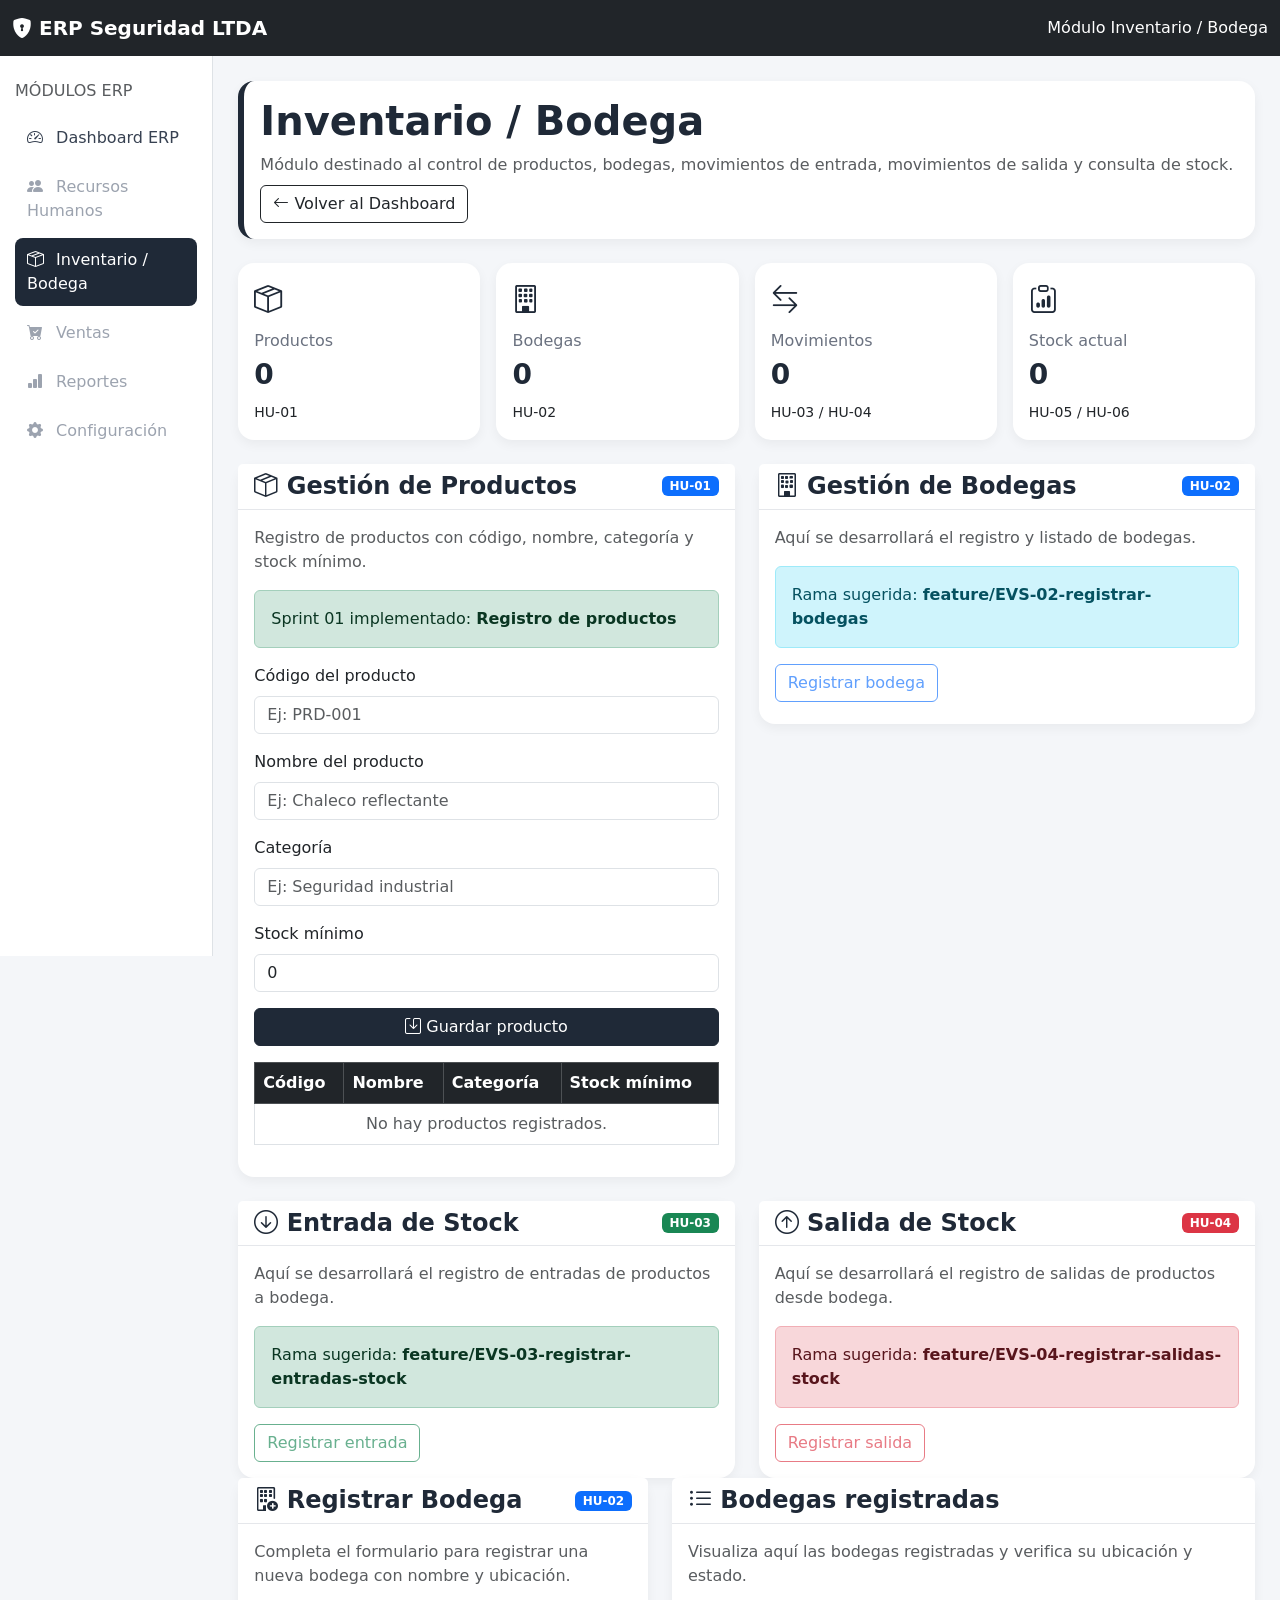
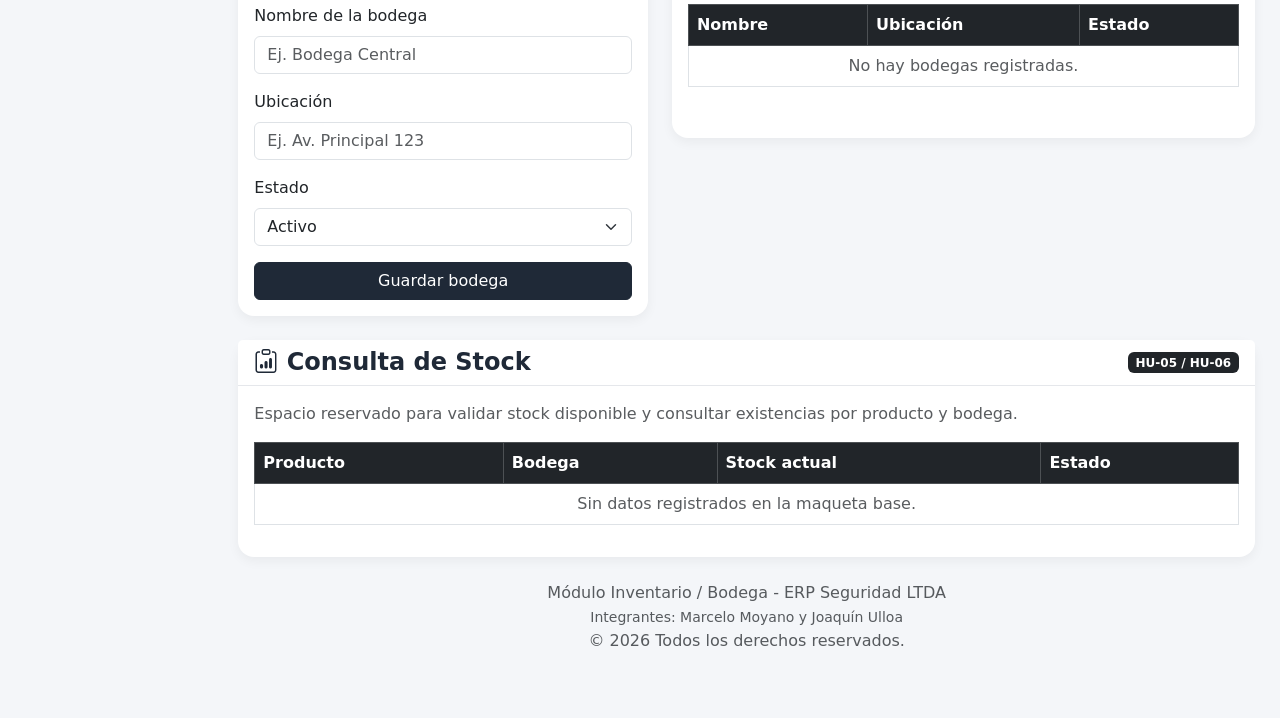
==== commit aabffe33: "Merge branch 'feature/EVS-01-registrar-productos' into main" ====
--- a/bodega.html
+++ b/bodega.html
@@ -125,7 +125,7 @@
               <div class="card-body">
                 <i class="bi bi-box-seam icono-resumen"></i>
                 <h6>Productos</h6>
-                <h3>0</h3>
+                <h3 id="contadorProductos">0</h3>
                 <small>HU-01</small>
               </div>
             </div>
@@ -169,7 +169,7 @@
         <!-- SECCIONES DEL MÓDULO -->
         <section class="row g-4">
 
-          <!-- Productos -->
+          <!-- PRODUCTOS - SPRINT 01 -->
           <div class="col-lg-6">
             <div class="card tarjeta-funcion">
               <div class="card-header encabezado-seccion">
@@ -182,22 +182,95 @@
 
               <div class="card-body">
                 <p class="text-muted">
-                  Aquí se desarrollará el registro y listado de productos.
+                  Registro de productos con código, nombre, categoría y stock mínimo.
                 </p>
 
-                <div class="alert alert-info">
-                  Rama sugerida:
-                  <strong>feature/EVS-01-registrar-productos</strong>
+                <div class="alert alert-success">
+                  Sprint 01 implementado:
+                  <strong>Registro de productos</strong>
                 </div>
 
-                <button class="btn btn-outline-primary" disabled>
-                  Registrar producto
-                </button>
-              </div>
-            </div>
-          </div>
-
-          <!-- Bodegas -->
+                <form id="formProducto" class="mb-3">
+
+                  <div class="mb-3">
+                    <label for="codigoProducto" class="form-label">Código del producto</label>
+                    <input 
+                      type="text" 
+                      class="form-control" 
+                      id="codigoProducto" 
+                      placeholder="Ej: PRD-001"
+                      required
+                    >
+                  </div>
+
+                  <div class="mb-3">
+                    <label for="nombreProducto" class="form-label">Nombre del producto</label>
+                    <input 
+                      type="text" 
+                      class="form-control" 
+                      id="nombreProducto" 
+                      placeholder="Ej: Chaleco reflectante"
+                      required
+                    >
+                  </div>
+
+                  <div class="mb-3">
+                    <label for="categoriaProducto" class="form-label">Categoría</label>
+                    <input 
+                      type="text" 
+                      class="form-control" 
+                      id="categoriaProducto" 
+                      placeholder="Ej: Seguridad industrial"
+                      required
+                    >
+                  </div>
+
+                  <div class="mb-3">
+                    <label for="stockMinimoProducto" class="form-label">Stock mínimo</label>
+                    <input 
+                      type="number" 
+                      class="form-control" 
+                      id="stockMinimoProducto" 
+                      min="0"
+                      value="0"
+                      required
+                    >
+                  </div>
+
+                  <button type="submit" class="btn btn-primary w-100">
+                    <i class="bi bi-save"></i>
+                    Guardar producto
+                  </button>
+                </form>
+
+                <div id="mensajeProducto" class="alert d-none" role="alert"></div>
+
+                <div class="table-responsive">
+                  <table class="table table-bordered table-hover align-middle">
+                    <thead class="table-dark">
+                      <tr>
+                        <th>Código</th>
+                        <th>Nombre</th>
+                        <th>Categoría</th>
+                        <th>Stock mínimo</th>
+                      </tr>
+                    </thead>
+
+                    <tbody id="tablaProductos">
+                      <tr>
+                        <td colspan="4" class="text-center text-muted">
+                          No hay productos registrados.
+                        </td>
+                      </tr>
+                    </tbody>
+                  </table>
+                </div>
+
+              </div>
+            </div>
+          </div>
+
+          <!-- BODEGAS -->
           <div class="col-lg-6">
             <div class="card tarjeta-funcion">
               <div class="card-header encabezado-seccion">
@@ -225,7 +298,7 @@
             </div>
           </div>
 
-          <!-- Entradas -->
+          <!-- ENTRADAS -->
           <div class="col-lg-6">
             <div class="card tarjeta-funcion">
               <div class="card-header encabezado-seccion">
@@ -253,7 +326,7 @@
             </div>
           </div>
 
-          <!-- Salidas -->
+          <!-- SALIDAS -->
           <div class="col-lg-6">
             <div class="card tarjeta-funcion">
               <div class="card-header encabezado-seccion">
@@ -433,7 +506,117 @@
     src="https://cdn.jsdelivr.net/npm/bootstrap@5.3.3/dist/js/bootstrap.bundle.min.js">
   </script>
 
-  <!-- JS propio -->
-  <script src="assets/js/app.js"></script>
+  <!-- LÓGICA SPRINT 01: REGISTRO DE PRODUCTOS -->
+  <script>
+    /*
+      HU-01: Registrar productos
+
+      Como encargado de bodega, quiero registrar productos con código,
+      nombre, categoría y stock mínimo, para mantener un control ordenado
+      de los artículos disponibles en la empresa.
+    */
+
+    let productos = JSON.parse(localStorage.getItem("productosERP")) || [];
+
+    const formProducto = document.getElementById("formProducto");
+    const codigoProducto = document.getElementById("codigoProducto");
+    const nombreProducto = document.getElementById("nombreProducto");
+    const categoriaProducto = document.getElementById("categoriaProducto");
+    const stockMinimoProducto = document.getElementById("stockMinimoProducto");
+
+    const tablaProductos = document.getElementById("tablaProductos");
+    const contadorProductos = document.getElementById("contadorProductos");
+    const mensajeProducto = document.getElementById("mensajeProducto");
+
+    function guardarProductos() {
+      localStorage.setItem("productosERP", JSON.stringify(productos));
+    }
+
+    function mostrarMensajeProducto(texto, tipo) {
+      mensajeProducto.className = `alert alert-${tipo}`;
+      mensajeProducto.textContent = texto;
+
+      setTimeout(() => {
+        mensajeProducto.className = "alert d-none";
+        mensajeProducto.textContent = "";
+      }, 3000);
+    }
+
+    function existeCodigoProducto(codigo) {
+      return productos.some((producto) => {
+        return producto.codigo.toLowerCase() === codigo.toLowerCase();
+      });
+    }
+
+    function actualizarTablaProductos() {
+      tablaProductos.innerHTML = "";
+
+      if (productos.length === 0) {
+        tablaProductos.innerHTML = `
+          <tr>
+            <td colspan="4" class="text-center text-muted">
+              No hay productos registrados.
+            </td>
+          </tr>
+        `;
+      } else {
+        productos.forEach((producto) => {
+          tablaProductos.innerHTML += `
+            <tr>
+              <td>${producto.codigo}</td>
+              <td>${producto.nombre}</td>
+              <td>${producto.categoria}</td>
+              <td>${producto.stockMinimo}</td>
+            </tr>
+          `;
+        });
+      }
+
+      contadorProductos.textContent = productos.length;
+    }
+
+    formProducto.addEventListener("submit", function(evento) {
+      evento.preventDefault();
+
+      const codigo = codigoProducto.value.trim();
+      const nombre = nombreProducto.value.trim();
+      const categoria = categoriaProducto.value.trim();
+      const stockMinimo = parseInt(stockMinimoProducto.value);
+
+      if (codigo === "" || nombre === "" || categoria === "") {
+        mostrarMensajeProducto("Debe completar todos los campos obligatorios.", "danger");
+        return;
+      }
+
+      if (isNaN(stockMinimo) || stockMinimo < 0) {
+        mostrarMensajeProducto("El stock mínimo debe ser un número igual o mayor a 0.", "danger");
+        return;
+      }
+
+      if (existeCodigoProducto(codigo)) {
+        mostrarMensajeProducto("Ya existe un producto registrado con ese código.", "warning");
+        return;
+      }
+
+      const nuevoProducto = {
+        codigo: codigo,
+        nombre: nombre,
+        categoria: categoria,
+        stockMinimo: stockMinimo
+      };
+
+      productos.push(nuevoProducto);
+      guardarProductos();
+      actualizarTablaProductos();
+
+      formProducto.reset();
+      stockMinimoProducto.value = 0;
+
+      mostrarMensajeProducto("Producto registrado correctamente.", "success");
+    });
+
+    actualizarTablaProductos();
+  </script>
+
 </body>
 </html>
